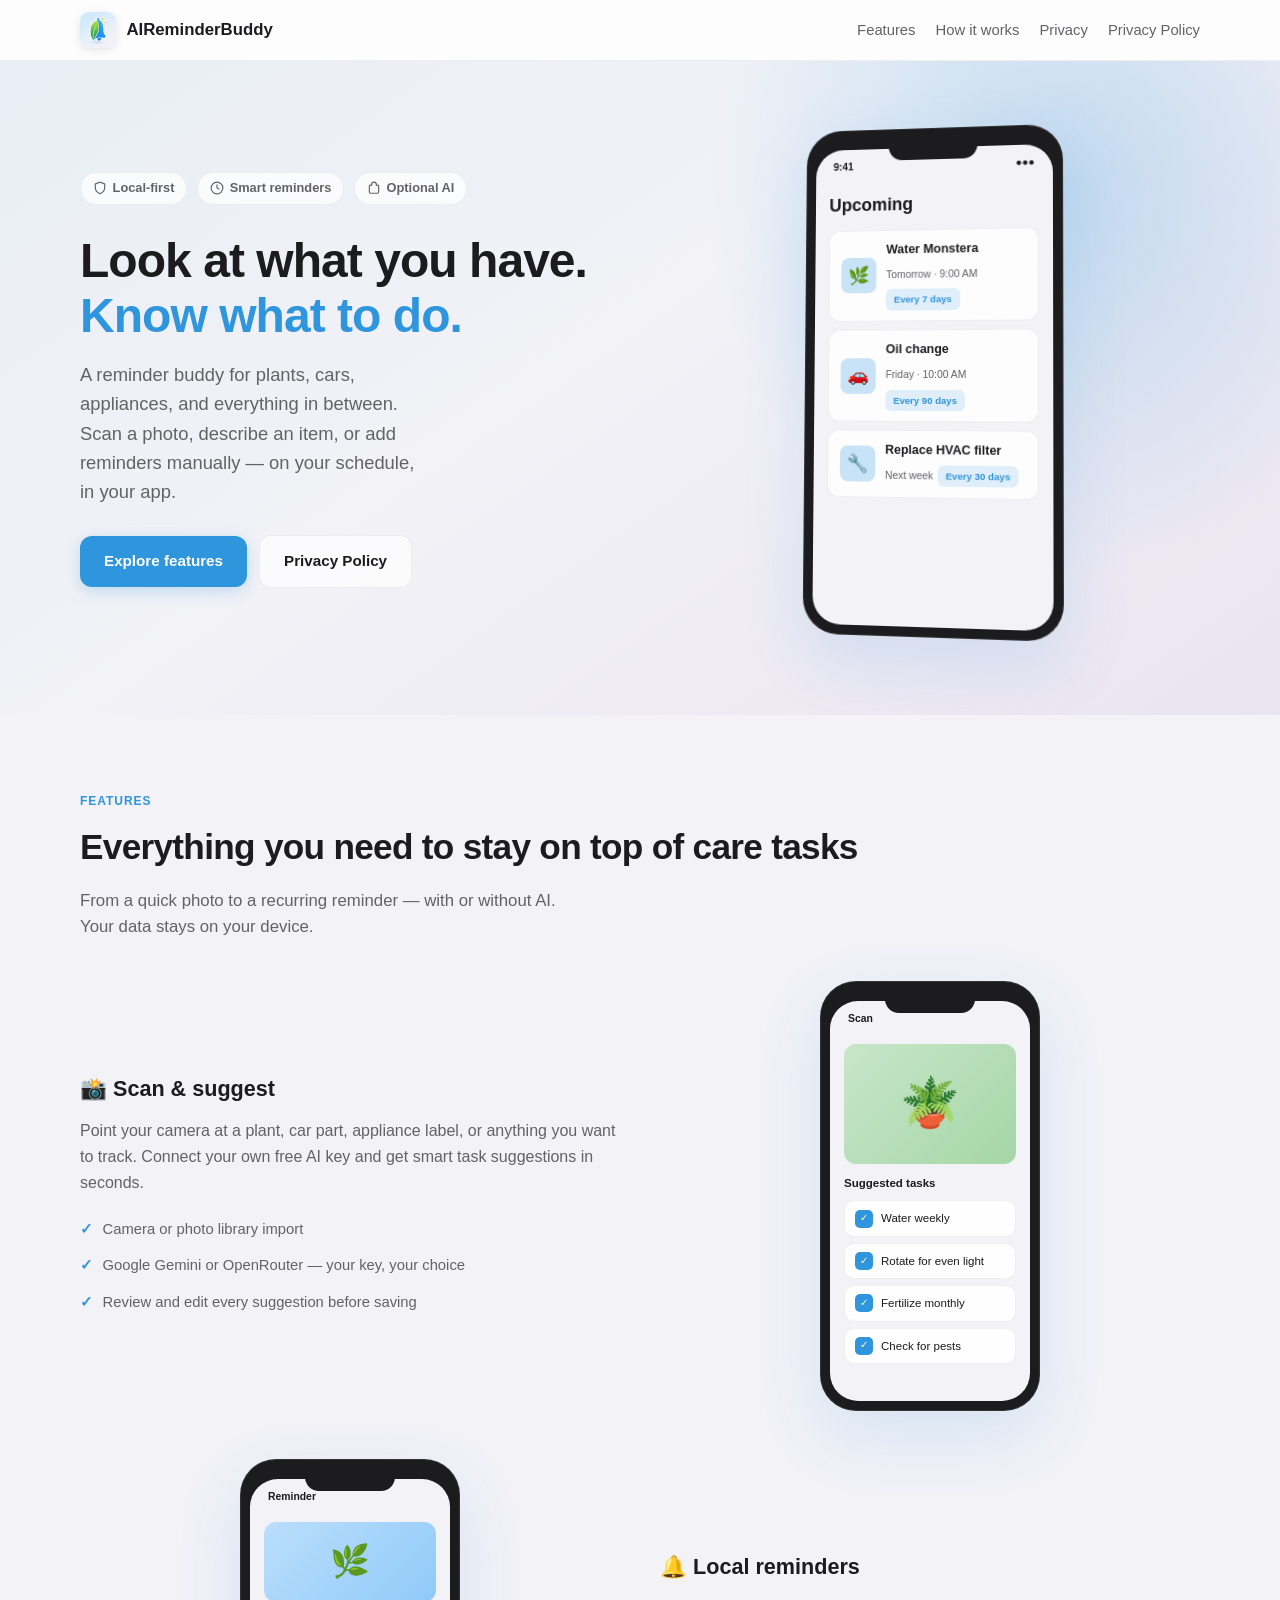
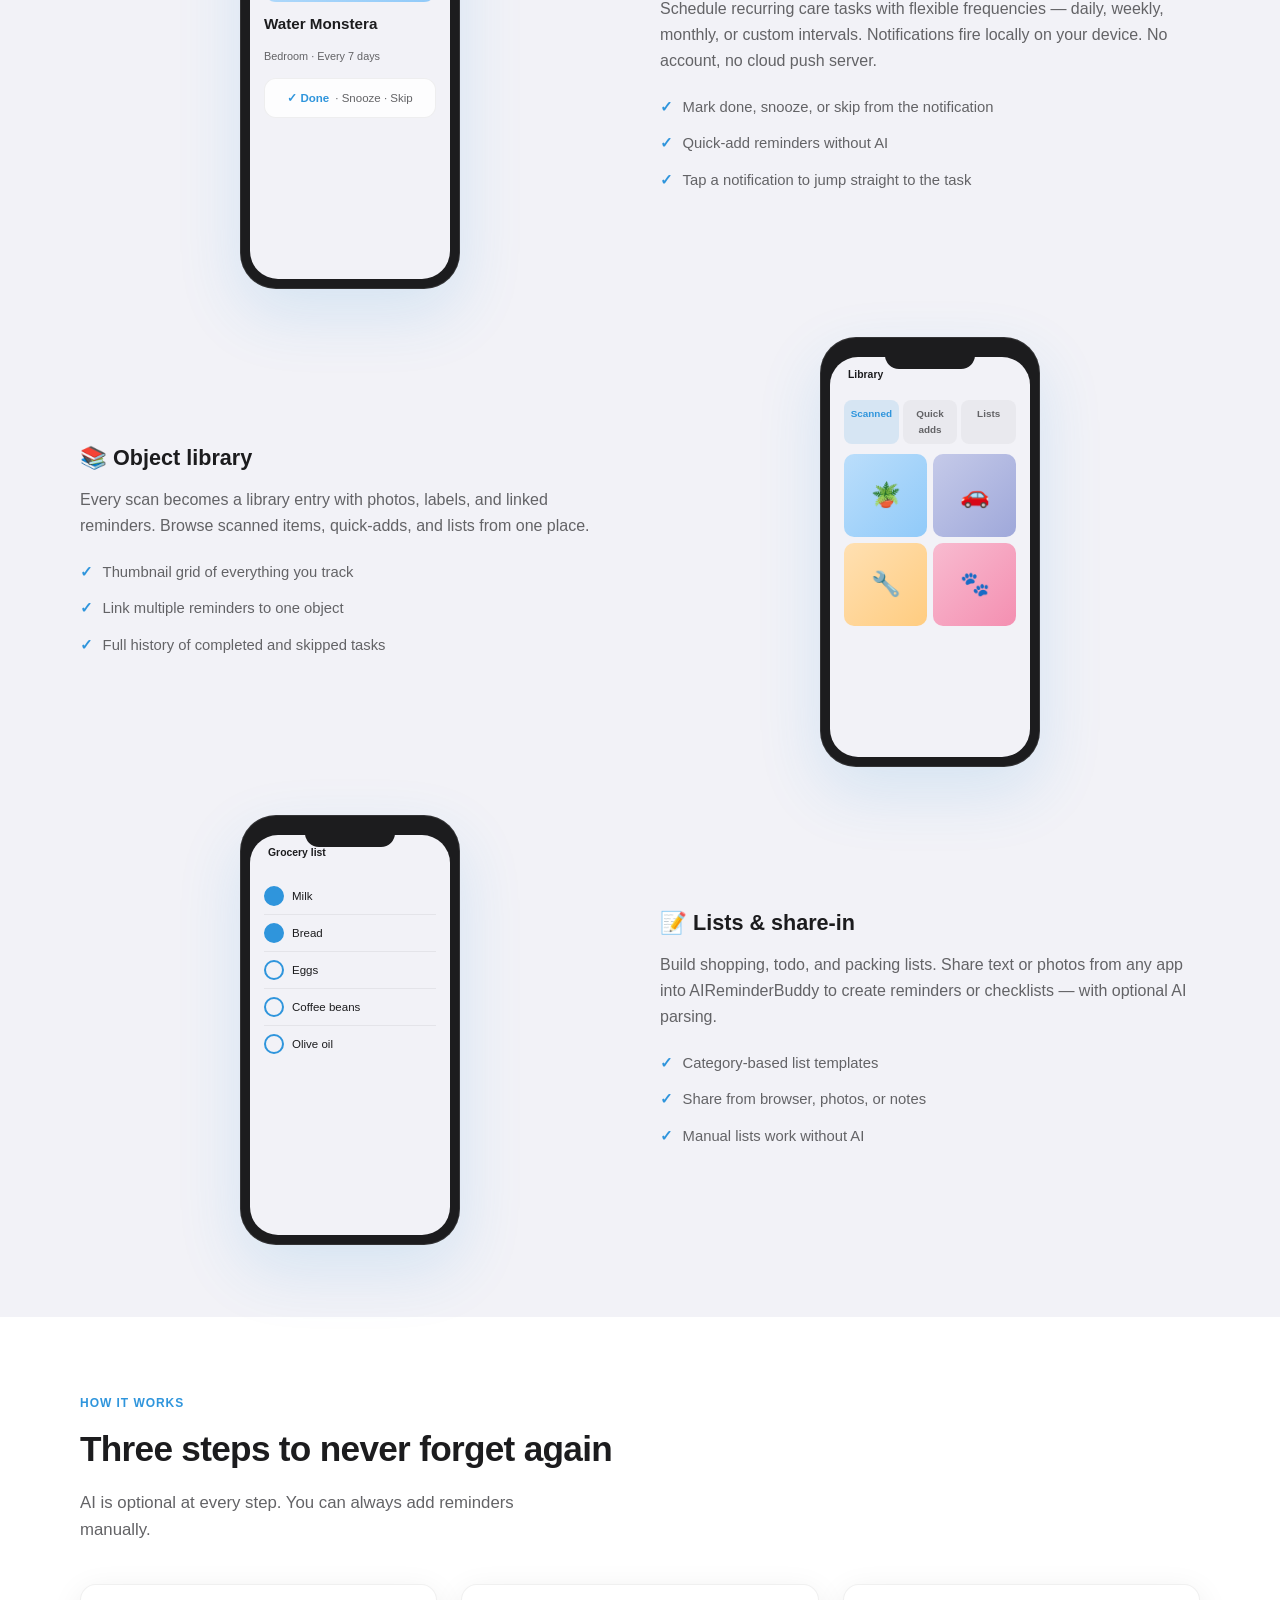
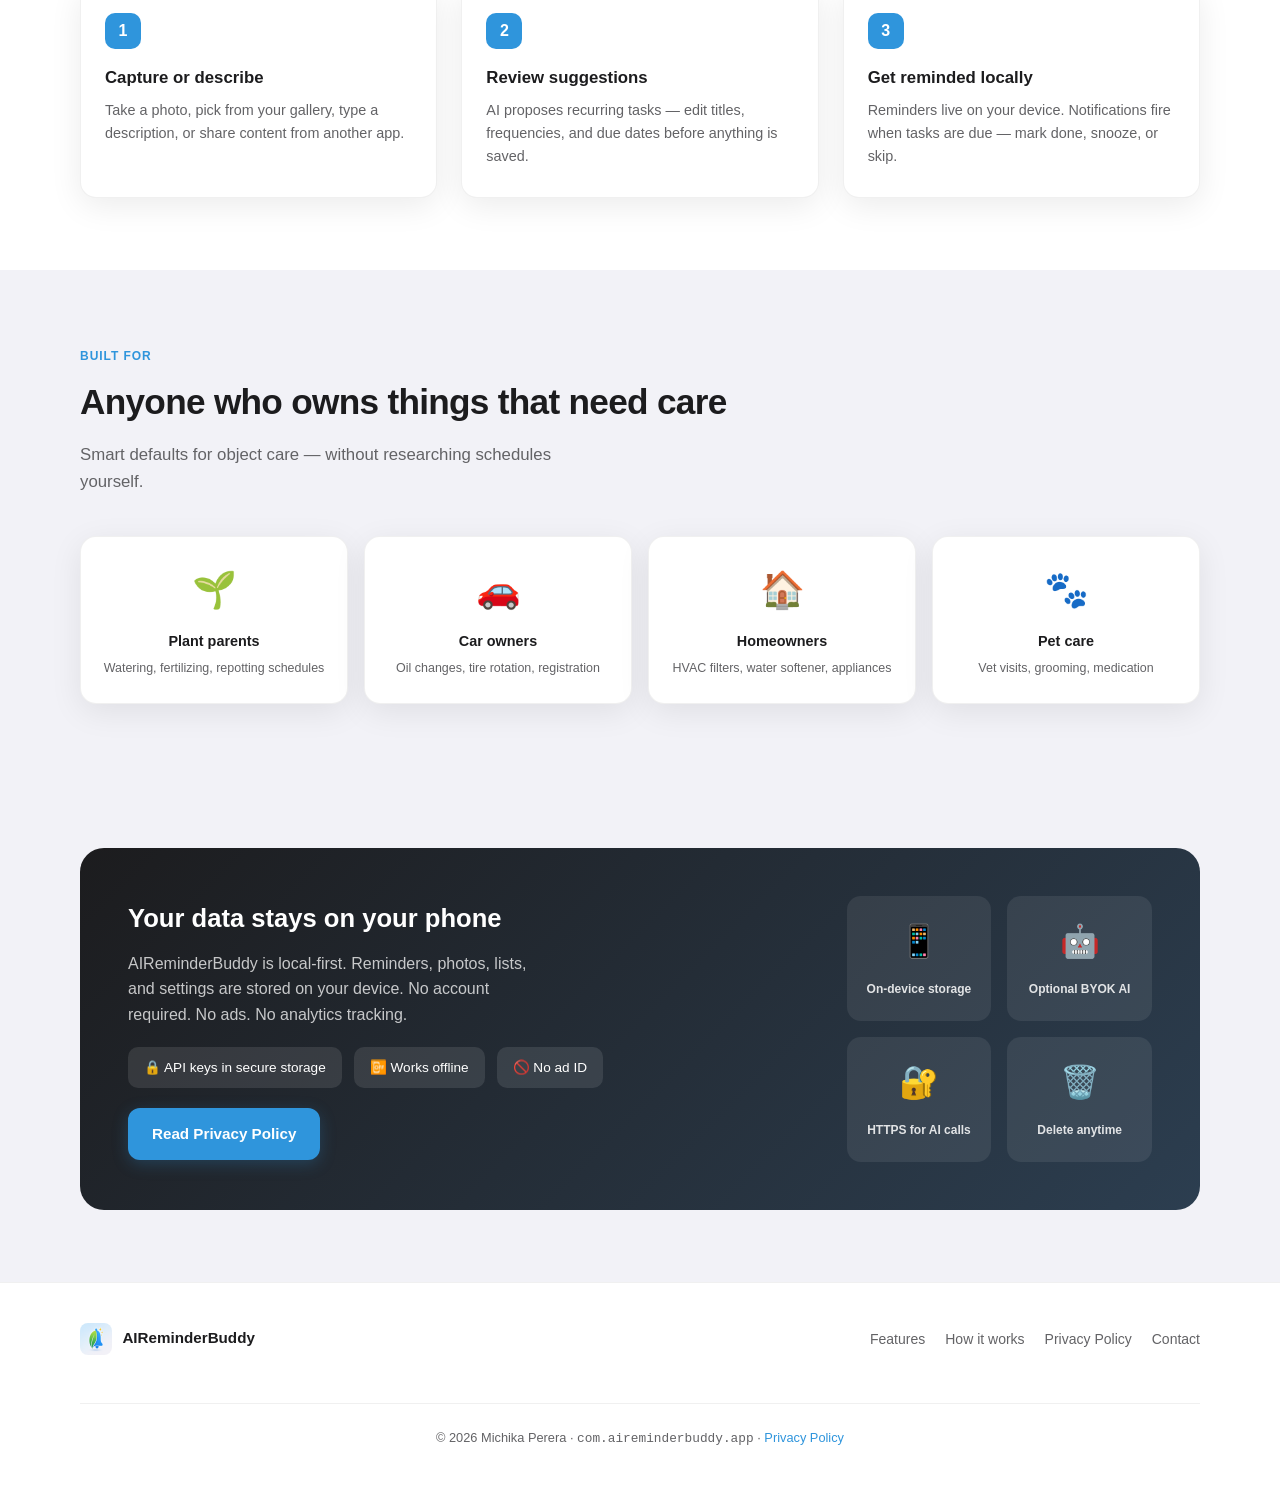
==== index.html @ dd367b8c "Add GitHub Pages landing page and styled privacy policy. Give Play Console a public site with featur" ====
<!DOCTYPE html>
<html lang="en">
<head>
  <meta charset="UTF-8">
  <meta name="viewport" content="width=device-width, initial-scale=1.0">
  <meta name="description" content="AIReminderBuddy — scan objects, get smart care reminders, and stay on top of plants, cars, appliances, and more. Local-first, optional AI.">
  <title>AIReminderBuddy — Your reminder buddy for everything you own</title>
  <link rel="icon" href="assets/icon.png" type="image/png">
  <link rel="stylesheet" href="styles.css">
</head>
<body>

  <header class="site-header">
    <div class="container">
      <a href="./" class="logo">
        <img src="assets/icon.png" alt="" width="36" height="36">
        AIReminderBuddy
      </a>
      <nav>
        <ul class="nav-links">
          <li><a href="#features">Features</a></li>
          <li><a href="#how-it-works">How it works</a></li>
          <li><a href="#privacy">Privacy</a></li>
          <li><a href="privacy-policy.html">Privacy Policy</a></li>
        </ul>
      </nav>
    </div>
  </header>

  <main>
    <!-- Hero -->
    <section class="hero">
      <div class="container hero-grid">
        <div class="hero-copy">
          <div class="hero-badges">
            <span class="badge">
              <svg viewBox="0 0 24 24" fill="none" stroke="currentColor" stroke-width="2"><path d="M12 22s8-4 8-10V5l-8-3-8 3v7c0 6 8 10 8 10z"/></svg>
              Local-first
            </span>
            <span class="badge">
              <svg viewBox="0 0 24 24" fill="none" stroke="currentColor" stroke-width="2"><circle cx="12" cy="12" r="10"/><path d="M12 6v6l4 2"/></svg>
              Smart reminders
            </span>
            <span class="badge">
              <svg viewBox="0 0 24 24" fill="none" stroke="currentColor" stroke-width="2"><path d="M12 2a4 4 0 0 1 4 4v1h2a2 2 0 0 1 2 2v10a2 2 0 0 1-2 2H6a2 2 0 0 1-2-2V9a2 2 0 0 1 2-2h2V6a4 4 0 0 1 4-4z"/></svg>
              Optional AI
            </span>
          </div>
          <h1>Look at what you have.<br><span>Know what to do.</span></h1>
          <p class="lead">
            A reminder buddy for plants, cars, appliances, and everything in between.
            Scan a photo, describe an item, or add reminders manually — on your schedule, in your app.
          </p>
          <div class="cta-row">
            <a href="#features" class="btn btn-primary">Explore features</a>
            <a href="privacy-policy.html" class="btn btn-ghost">Privacy Policy</a>
          </div>
        </div>

        <div class="phone-wrap">
          <div class="phone">
            <div class="phone-notch"></div>
            <div class="phone-screen">
              <div class="phone-status">
                <span>9:41</span>
                <span>●●●</span>
              </div>
              <div class="phone-content">
                <p class="ui-title">Upcoming</p>
                <div class="ui-card">
                  <div class="ui-card-icon">🌿</div>
                  <div class="ui-card-text">
                    <strong>Water Monstera</strong>
                    <span>Tomorrow · 9:00 AM</span>
                    <div class="ui-chip">Every 7 days</div>
                  </div>
                </div>
                <div class="ui-card">
                  <div class="ui-card-icon">🚗</div>
                  <div class="ui-card-text">
                    <strong>Oil change</strong>
                    <span>Friday · 10:00 AM</span>
                    <div class="ui-chip">Every 90 days</div>
                  </div>
                </div>
                <div class="ui-card">
                  <div class="ui-card-icon">🔧</div>
                  <div class="ui-card-text">
                    <strong>Replace HVAC filter</strong>
                    <span>Next week</span>
                    <div class="ui-chip">Every 30 days</div>
                  </div>
                </div>
              </div>
            </div>
          </div>
        </div>
      </div>
    </section>

    <!-- Features -->
    <section id="features">
      <div class="container">
        <span class="section-label">Features</span>
        <h2 class="section-title">Everything you need to stay on top of care tasks</h2>
        <p class="section-sub">From a quick photo to a recurring reminder — with or without AI. Your data stays on your device.</p>

        <div class="features-grid">

          <!-- Scan + AI -->
          <div class="feature-row">
            <div class="feature-copy">
              <h3>📸 Scan &amp; suggest</h3>
              <p>
                Point your camera at a plant, car part, appliance label, or anything you want to track.
                Connect your own free AI key and get smart task suggestions in seconds.
              </p>
              <ul class="feature-list">
                <li>Camera or photo library import</li>
                <li>Google Gemini or OpenRouter — your key, your choice</li>
                <li>Review and edit every suggestion before saving</li>
              </ul>
            </div>
            <div class="feature-phone">
              <div class="phone">
                <div class="phone-notch"></div>
                <div class="phone-screen">
                  <div class="phone-status"><span>Scan</span><span></span></div>
                  <div class="phone-content">
                    <div class="ui-scan-preview">🪴</div>
                    <p style="font-size:0.72rem;font-weight:700;margin:0 0 8px;">Suggested tasks</p>
                    <div class="ui-suggestion"><div class="ui-check">✓</div> Water weekly</div>
                    <div class="ui-suggestion"><div class="ui-check">✓</div> Rotate for even light</div>
                    <div class="ui-suggestion"><div class="ui-check">✓</div> Fertilize monthly</div>
                    <div class="ui-suggestion"><div class="ui-check">✓</div> Check for pests</div>
                  </div>
                </div>
              </div>
            </div>
          </div>

          <!-- Reminders -->
          <div class="feature-row reverse">
            <div class="feature-copy">
              <h3>🔔 Local reminders</h3>
              <p>
                Schedule recurring care tasks with flexible frequencies — daily, weekly, monthly, or custom intervals.
                Notifications fire locally on your device. No account, no cloud push server.
              </p>
              <ul class="feature-list">
                <li>Mark done, snooze, or skip from the notification</li>
                <li>Quick-add reminders without AI</li>
                <li>Tap a notification to jump straight to the task</li>
              </ul>
            </div>
            <div class="feature-phone">
              <div class="phone">
                <div class="phone-notch"></div>
                <div class="phone-screen">
                  <div class="phone-status"><span>Reminder</span><span></span></div>
                  <div class="phone-content">
                    <div class="ui-scan-preview" style="height:80px;font-size:2rem;background:linear-gradient(135deg,#bbdefb,#90caf9);">🌿</div>
                    <p class="ui-title" style="font-size:0.95rem;">Water Monstera</p>
                    <p style="font-size:0.68rem;color:var(--text-muted);margin:0 0 12px;">Bedroom · Every 7 days</p>
                    <div class="ui-card" style="justify-content:center;gap:6px;padding:10px;">
                      <span style="font-size:0.72rem;font-weight:600;color:var(--accent);">✓ Done</span>
                      <span style="font-size:0.72rem;color:var(--text-muted);">· Snooze · Skip</span>
                    </div>
                  </div>
                </div>
              </div>
            </div>
          </div>

          <!-- Library -->
          <div class="feature-row">
            <div class="feature-copy">
              <h3>📚 Object library</h3>
              <p>
                Every scan becomes a library entry with photos, labels, and linked reminders.
                Browse scanned items, quick-adds, and lists from one place.
              </p>
              <ul class="feature-list">
                <li>Thumbnail grid of everything you track</li>
                <li>Link multiple reminders to one object</li>
                <li>Full history of completed and skipped tasks</li>
              </ul>
            </div>
            <div class="feature-phone">
              <div class="phone">
                <div class="phone-notch"></div>
                <div class="phone-screen">
                  <div class="phone-status"><span>Library</span><span></span></div>
                  <div class="phone-content">
                    <div class="ui-tabs">
                      <div class="ui-tab active">Scanned</div>
                      <div class="ui-tab">Quick adds</div>
                      <div class="ui-tab">Lists</div>
                    </div>
                    <div class="ui-grid">
                      <div class="ui-thumb">🪴</div>
                      <div class="ui-thumb" style="background:linear-gradient(135deg,#c5cae9,#9fa8da);">🚗</div>
                      <div class="ui-thumb" style="background:linear-gradient(135deg,#ffe0b2,#ffcc80);">🔧</div>
                      <div class="ui-thumb" style="background:linear-gradient(135deg,#f8bbd0,#f48fb1);">🐾</div>
                    </div>
                  </div>
                </div>
              </div>
            </div>
          </div>

          <!-- Lists + Share -->
          <div class="feature-row reverse">
            <div class="feature-copy">
              <h3>📝 Lists &amp; share-in</h3>
              <p>
                Build shopping, todo, and packing lists. Share text or photos from any app into AIReminderBuddy
                to create reminders or checklists — with optional AI parsing.
              </p>
              <ul class="feature-list">
                <li>Category-based list templates</li>
                <li>Share from browser, photos, or notes</li>
                <li>Manual lists work without AI</li>
              </ul>
            </div>
            <div class="feature-phone">
              <div class="phone">
                <div class="phone-notch"></div>
                <div class="phone-screen">
                  <div class="phone-status"><span>Grocery list</span><span></span></div>
                  <div class="phone-content">
                    <div class="ui-list-item"><div class="ui-circle done"></div> Milk</div>
                    <div class="ui-list-item"><div class="ui-circle done"></div> Bread</div>
                    <div class="ui-list-item"><div class="ui-circle"></div> Eggs</div>
                    <div class="ui-list-item"><div class="ui-circle"></div> Coffee beans</div>
                    <div class="ui-list-item"><div class="ui-circle"></div> Olive oil</div>
                  </div>
                </div>
              </div>
            </div>
          </div>

        </div>
      </div>
    </section>

    <!-- How it works -->
    <section id="how-it-works" style="background: var(--surface);">
      <div class="container">
        <span class="section-label">How it works</span>
        <h2 class="section-title">Three steps to never forget again</h2>
        <p class="section-sub">AI is optional at every step. You can always add reminders manually.</p>

        <div class="steps">
          <div class="step-card">
            <div class="step-num">1</div>
            <h3>Capture or describe</h3>
            <p>Take a photo, pick from your gallery, type a description, or share content from another app.</p>
          </div>
          <div class="step-card">
            <div class="step-num">2</div>
            <h3>Review suggestions</h3>
            <p>AI proposes recurring tasks — edit titles, frequencies, and due dates before anything is saved.</p>
          </div>
          <div class="step-card">
            <div class="step-num">3</div>
            <h3>Get reminded locally</h3>
            <p>Reminders live on your device. Notifications fire when tasks are due — mark done, snooze, or skip.</p>
          </div>
        </div>
      </div>
    </section>

    <!-- Audience -->
    <section>
      <div class="container">
        <span class="section-label">Built for</span>
        <h2 class="section-title">Anyone who owns things that need care</h2>
        <p class="section-sub">Smart defaults for object care — without researching schedules yourself.</p>

        <div class="audience-grid">
          <div class="audience-card">
            <div class="emoji">🌱</div>
            <h4>Plant parents</h4>
            <p>Watering, fertilizing, repotting schedules</p>
          </div>
          <div class="audience-card">
            <div class="emoji">🚗</div>
            <h4>Car owners</h4>
            <p>Oil changes, tire rotation, registration</p>
          </div>
          <div class="audience-card">
            <div class="emoji">🏠</div>
            <h4>Homeowners</h4>
            <p>HVAC filters, water softener, appliances</p>
          </div>
          <div class="audience-card">
            <div class="emoji">🐾</div>
            <h4>Pet care</h4>
            <p>Vet visits, grooming, medication</p>
          </div>
        </div>
      </div>
    </section>

    <!-- Privacy -->
    <section id="privacy">
      <div class="container">
        <div class="privacy-band">
          <div>
            <h2>Your data stays on your phone</h2>
            <p>
              AIReminderBuddy is local-first. Reminders, photos, lists, and settings are stored on your device.
              No account required. No ads. No analytics tracking.
            </p>
            <div class="privacy-pillars">
              <span class="privacy-pillar">🔒 API keys in secure storage</span>
              <span class="privacy-pillar">📴 Works offline</span>
              <span class="privacy-pillar">🚫 No ad ID</span>
            </div>
            <a href="privacy-policy.html" class="btn btn-primary" style="margin-top: 1.25rem;">Read Privacy Policy</a>
          </div>
          <div class="privacy-icon-grid">
            <div class="privacy-icon-card">
              <div class="icon">📱</div>
              <span>On-device storage</span>
            </div>
            <div class="privacy-icon-card">
              <div class="icon">🤖</div>
              <span>Optional BYOK AI</span>
            </div>
            <div class="privacy-icon-card">
              <div class="icon">🔐</div>
              <span>HTTPS for AI calls</span>
            </div>
            <div class="privacy-icon-card">
              <div class="icon">🗑️</div>
              <span>Delete anytime</span>
            </div>
          </div>
        </div>
      </div>
    </section>
  </main>

  <footer class="site-footer">
    <div class="container footer-grid">
      <div class="footer-brand">
        <img src="assets/icon.png" alt="" width="32" height="32">
        <span>AIReminderBuddy</span>
      </div>
      <ul class="footer-links">
        <li><a href="#features">Features</a></li>
        <li><a href="#how-it-works">How it works</a></li>
        <li><a href="privacy-policy.html">Privacy Policy</a></li>
        <li><a href="mailto:altairserver@gmail.com">Contact</a></li>
      </ul>
      <p class="footer-copy">
        © 2026 Michika Perera · <code>com.aireminderbuddy.app</code> ·
        <a href="privacy-policy.html">Privacy Policy</a>
      </p>
    </div>
  </footer>

</body>
</html>
---- styles.css ----
/* AIReminderBuddy — GitHub Pages site */

:root {
  --accent: #2f95dc;
  --accent-dark: #1a7ab8;
  --accent-glow: rgba(47, 149, 220, 0.25);
  --text: #1c1c1e;
  --text-muted: #636366;
  --bg: #f2f2f7;
  --surface: #ffffff;
  --border: rgba(0, 0, 0, 0.06);
  --gradient-start: #e8eef5;
  --gradient-mid: #f2f2f7;
  --gradient-end: #eae4f0;
  --radius: 16px;
  --radius-lg: 24px;
  --shadow: 0 8px 32px rgba(0, 0, 0, 0.08);
  --shadow-lg: 0 24px 64px rgba(47, 149, 220, 0.15);
  --font: -apple-system, BlinkMacSystemFont, "Segoe UI", Roboto, "Helvetica Neue", Arial, sans-serif;
  --max-width: 1120px;
}

*,
*::before,
*::after {
  box-sizing: border-box;
}

html {
  scroll-behavior: smooth;
}

body {
  margin: 0;
  font-family: var(--font);
  color: var(--text);
  background: var(--bg);
  line-height: 1.6;
  -webkit-font-smoothing: antialiased;
}

a {
  color: var(--accent);
  text-decoration: none;
}

a:hover {
  text-decoration: underline;
}

img {
  max-width: 100%;
  height: auto;
  display: block;
}

/* ── Layout ── */

.container {
  width: min(100% - 2rem, var(--max-width));
  margin-inline: auto;
}

/* ── Header ── */

.site-header {
  position: sticky;
  top: 0;
  z-index: 100;
  background: rgba(255, 255, 255, 0.82);
  backdrop-filter: blur(12px);
  -webkit-backdrop-filter: blur(12px);
  border-bottom: 1px solid var(--border);
}

.site-header .container {
  display: flex;
  align-items: center;
  justify-content: space-between;
  padding: 0.75rem 0;
  gap: 1rem;
}

.logo {
  display: flex;
  align-items: center;
  gap: 0.65rem;
  font-weight: 700;
  font-size: 1.05rem;
  color: var(--text);
  text-decoration: none;
}

.logo:hover {
  text-decoration: none;
}

.logo img {
  width: 36px;
  height: 36px;
  border-radius: 9px;
  box-shadow: 0 2px 8px rgba(0, 0, 0, 0.1);
}

.nav-links {
  display: flex;
  align-items: center;
  gap: 1.25rem;
  list-style: none;
  margin: 0;
  padding: 0;
}

.nav-links a {
  color: var(--text-muted);
  font-size: 0.925rem;
  font-weight: 500;
  text-decoration: none;
}

.nav-links a:hover {
  color: var(--accent);
  text-decoration: none;
}

/* ── Hero ── */

.hero {
  position: relative;
  overflow: hidden;
  padding: 4rem 0 5rem;
  background: linear-gradient(145deg, var(--gradient-start) 0%, var(--gradient-mid) 45%, var(--gradient-end) 100%);
}

.hero::before {
  content: "";
  position: absolute;
  top: -40%;
  right: -10%;
  width: 55%;
  height: 120%;
  background: radial-gradient(ellipse, var(--accent-glow) 0%, transparent 70%);
  pointer-events: none;
}

.hero-grid {
  display: grid;
  grid-template-columns: 1fr 1fr;
  gap: 3rem;
  align-items: center;
}

.hero-copy h1 {
  font-size: clamp(2rem, 4.5vw, 3rem);
  font-weight: 800;
  line-height: 1.15;
  margin: 0 0 1rem;
  letter-spacing: -0.02em;
}

.hero-copy h1 span {
  color: var(--accent);
}

.hero-copy .lead {
  font-size: 1.15rem;
  color: var(--text-muted);
  margin: 0 0 1.75rem;
  max-width: 34ch;
}

.hero-badges {
  display: flex;
  flex-wrap: wrap;
  gap: 0.6rem;
  margin-bottom: 1.75rem;
}

.badge {
  display: inline-flex;
  align-items: center;
  gap: 0.35rem;
  padding: 0.35rem 0.75rem;
  background: rgba(255, 255, 255, 0.75);
  border: 1px solid var(--border);
  border-radius: 999px;
  font-size: 0.8rem;
  font-weight: 600;
  color: var(--text-muted);
}

.badge svg {
  width: 14px;
  height: 14px;
  flex-shrink: 0;
}

.cta-row {
  display: flex;
  flex-wrap: wrap;
  gap: 0.75rem;
  align-items: center;
}

.btn {
  display: inline-flex;
  align-items: center;
  justify-content: center;
  gap: 0.5rem;
  padding: 0.85rem 1.5rem;
  border-radius: 12px;
  font-size: 0.95rem;
  font-weight: 600;
  text-decoration: none;
  transition: transform 0.15s, box-shadow 0.15s;
  border: none;
  cursor: pointer;
}

.btn:hover {
  text-decoration: none;
  transform: translateY(-1px);
}

.btn-primary {
  background: var(--accent);
  color: #fff;
  box-shadow: 0 4px 16px var(--accent-glow);
}

.btn-primary:hover {
  background: var(--accent-dark);
  color: #fff;
}

.btn-ghost {
  background: rgba(255, 255, 255, 0.7);
  color: var(--text);
  border: 1px solid var(--border);
}

.btn-ghost:hover {
  background: #fff;
  color: var(--text);
}

/* ── Phone mockup ── */

.phone-wrap {
  display: flex;
  justify-content: center;
  perspective: 800px;
}

.phone {
  width: 260px;
  background: #1c1c1e;
  border-radius: 36px;
  padding: 10px;
  box-shadow: var(--shadow-lg), 0 0 0 1px rgba(255, 255, 255, 0.1) inset;
  transform: rotateY(-6deg) rotateX(2deg);
}

.phone-notch {
  width: 90px;
  height: 22px;
  background: #1c1c1e;
  border-radius: 0 0 14px 14px;
  margin: 0 auto -12px;
  position: relative;
  z-index: 2;
}

.phone-screen {
  background: var(--bg);
  border-radius: 28px;
  overflow: hidden;
  min-height: 480px;
  display: flex;
  flex-direction: column;
}

.phone-status {
  display: flex;
  justify-content: space-between;
  padding: 10px 18px 4px;
  font-size: 0.65rem;
  font-weight: 600;
  color: var(--text);
}

.phone-content {
  flex: 1;
  padding: 12px 14px 16px;
}

/* Mini UI inside phones */

.ui-title {
  font-size: 1.1rem;
  font-weight: 700;
  margin: 0 0 12px;
}

.ui-card {
  background: rgba(255, 255, 255, 0.85);
  border: 1px solid var(--border);
  border-radius: 12px;
  padding: 10px 12px;
  margin-bottom: 8px;
  display: flex;
  align-items: center;
  gap: 10px;
}

.ui-card-icon {
  width: 36px;
  height: 36px;
  border-radius: 8px;
  background: var(--accent-glow);
  display: flex;
  align-items: center;
  justify-content: center;
  font-size: 1.1rem;
  flex-shrink: 0;
}

.ui-card-text strong {
  display: block;
  font-size: 0.78rem;
  font-weight: 600;
}

.ui-card-text span {
  font-size: 0.65rem;
  color: var(--text-muted);
}

.ui-chip {
  display: inline-block;
  padding: 3px 8px;
  background: rgba(47, 149, 220, 0.14);
  color: var(--accent);
  border-radius: 6px;
  font-size: 0.6rem;
  font-weight: 600;
  margin-top: 4px;
}

.ui-scan-preview {
  background: linear-gradient(135deg, #c8e6c9 0%, #a5d6a7 100%);
  border-radius: 12px;
  height: 120px;
  display: flex;
  align-items: center;
  justify-content: center;
  font-size: 3rem;
  margin-bottom: 10px;
}

.ui-suggestion {
  background: rgba(255, 255, 255, 0.9);
  border: 1px solid var(--border);
  border-radius: 10px;
  padding: 8px 10px;
  margin-bottom: 6px;
  display: flex;
  align-items: center;
  gap: 8px;
  font-size: 0.72rem;
}

.ui-check {
  width: 18px;
  height: 18px;
  border-radius: 5px;
  background: var(--accent);
  color: #fff;
  display: flex;
  align-items: center;
  justify-content: center;
  font-size: 0.65rem;
  flex-shrink: 0;
}

.ui-tabs {
  display: flex;
  gap: 4px;
  margin-bottom: 10px;
}

.ui-tab {
  flex: 1;
  text-align: center;
  padding: 6px;
  border-radius: 8px;
  font-size: 0.62rem;
  font-weight: 600;
  color: var(--text-muted);
  background: rgba(229, 229, 234, 0.65);
}

.ui-tab.active {
  background: rgba(47, 149, 220, 0.14);
  color: var(--accent);
}

.ui-grid {
  display: grid;
  grid-template-columns: 1fr 1fr;
  gap: 6px;
}

.ui-thumb {
  aspect-ratio: 1;
  border-radius: 10px;
  background: linear-gradient(135deg, #bbdefb, #90caf9);
  display: flex;
  align-items: center;
  justify-content: center;
  font-size: 1.5rem;
}

.ui-list-item {
  display: flex;
  align-items: center;
  gap: 8px;
  padding: 8px 0;
  border-bottom: 1px solid var(--border);
  font-size: 0.72rem;
}

.ui-list-item:last-child {
  border-bottom: none;
}

.ui-circle {
  width: 20px;
  height: 20px;
  border-radius: 50%;
  border: 2px solid var(--accent);
  flex-shrink: 0;
}

.ui-circle.done {
  background: var(--accent);
}

/* ── Sections ── */

section {
  padding: 4.5rem 0;
}

.section-label {
  display: inline-block;
  font-size: 0.75rem;
  font-weight: 700;
  text-transform: uppercase;
  letter-spacing: 0.08em;
  color: var(--accent);
  margin-bottom: 0.5rem;
}

.section-title {
  font-size: clamp(1.6rem, 3vw, 2.2rem);
  font-weight: 800;
  letter-spacing: -0.02em;
  margin: 0 0 0.75rem;
}

.section-sub {
  color: var(--text-muted);
  font-size: 1.05rem;
  max-width: 52ch;
  margin: 0 0 2.5rem;
}

/* ── Features ── */

.features-grid {
  display: grid;
  gap: 3rem;
}

.feature-row {
  display: grid;
  grid-template-columns: 1fr 1fr;
  gap: 2.5rem;
  align-items: center;
}

.feature-row.reverse {
  direction: rtl;
}

.feature-row.reverse > * {
  direction: ltr;
}

.feature-copy h3 {
  font-size: 1.35rem;
  font-weight: 700;
  margin: 0 0 0.75rem;
}

.feature-copy p {
  color: var(--text-muted);
  margin: 0 0 1rem;
}

.feature-list {
  list-style: none;
  padding: 0;
  margin: 0;
}

.feature-list li {
  display: flex;
  align-items: flex-start;
  gap: 0.6rem;
  padding: 0.4rem 0;
  font-size: 0.925rem;
  color: var(--text-muted);
}

.feature-list li::before {
  content: "✓";
  color: var(--accent);
  font-weight: 700;
  flex-shrink: 0;
}

.feature-phone .phone {
  transform: none;
  width: 220px;
  margin: 0 auto;
}

.feature-phone .phone-screen {
  min-height: 400px;
}

/* ── How it works ── */

.steps {
  display: grid;
  grid-template-columns: repeat(3, 1fr);
  gap: 1.5rem;
}

.step-card {
  background: var(--surface);
  border: 1px solid var(--border);
  border-radius: var(--radius);
  padding: 1.75rem 1.5rem;
  box-shadow: var(--shadow);
  position: relative;
}

.step-num {
  width: 36px;
  height: 36px;
  background: var(--accent);
  color: #fff;
  border-radius: 10px;
  display: flex;
  align-items: center;
  justify-content: center;
  font-weight: 800;
  font-size: 1rem;
  margin-bottom: 1rem;
}

.step-card h3 {
  font-size: 1.05rem;
  font-weight: 700;
  margin: 0 0 0.5rem;
}

.step-card p {
  font-size: 0.9rem;
  color: var(--text-muted);
  margin: 0;
}

/* ── Privacy highlight ── */

.privacy-band {
  background: linear-gradient(135deg, #1c1c1e 0%, #2c3e50 100%);
  color: #fff;
  border-radius: var(--radius-lg);
  padding: 3rem;
  display: grid;
  grid-template-columns: 1fr auto;
  gap: 2rem;
  align-items: center;
}

.privacy-band h2 {
  font-size: 1.6rem;
  font-weight: 800;
  margin: 0 0 0.75rem;
}

.privacy-band p {
  color: rgba(255, 255, 255, 0.75);
  margin: 0 0 1.25rem;
  max-width: 48ch;
}

.privacy-pillars {
  display: flex;
  flex-wrap: wrap;
  gap: 0.75rem;
}

.privacy-pillar {
  display: flex;
  align-items: center;
  gap: 0.5rem;
  background: rgba(255, 255, 255, 0.1);
  border-radius: 10px;
  padding: 0.6rem 1rem;
  font-size: 0.85rem;
  font-weight: 500;
}

.privacy-icon-grid {
  display: grid;
  grid-template-columns: repeat(2, 1fr);
  gap: 1rem;
}

.privacy-icon-card {
  background: rgba(255, 255, 255, 0.08);
  border-radius: 14px;
  padding: 1.25rem;
  text-align: center;
  min-width: 110px;
}

.privacy-icon-card .icon {
  font-size: 2rem;
  margin-bottom: 0.5rem;
}

.privacy-icon-card span {
  font-size: 0.75rem;
  font-weight: 600;
  opacity: 0.85;
}

/* ── Audience ── */

.audience-grid {
  display: grid;
  grid-template-columns: repeat(4, 1fr);
  gap: 1rem;
}

.audience-card {
  background: var(--surface);
  border: 1px solid var(--border);
  border-radius: var(--radius);
  padding: 1.5rem 1rem;
  text-align: center;
  box-shadow: var(--shadow);
}

.audience-card .emoji {
  font-size: 2.25rem;
  margin-bottom: 0.75rem;
}

.audience-card h4 {
  font-size: 0.9rem;
  font-weight: 700;
  margin: 0 0 0.35rem;
}

.audience-card p {
  font-size: 0.78rem;
  color: var(--text-muted);
  margin: 0;
}

/* ── Footer ── */

.site-footer {
  border-top: 1px solid var(--border);
  padding: 2.5rem 0;
  background: var(--surface);
}

.footer-grid {
  display: flex;
  flex-wrap: wrap;
  justify-content: space-between;
  align-items: center;
  gap: 1.5rem;
}

.footer-brand {
  display: flex;
  align-items: center;
  gap: 0.65rem;
}

.footer-brand img {
  width: 32px;
  height: 32px;
  border-radius: 8px;
}

.footer-brand span {
  font-weight: 700;
  font-size: 0.95rem;
}

.footer-links {
  display: flex;
  flex-wrap: wrap;
  gap: 1.25rem;
  list-style: none;
  margin: 0;
  padding: 0;
}

.footer-links a {
  color: var(--text-muted);
  font-size: 0.875rem;
  font-weight: 500;
  text-decoration: none;
}

.footer-links a:hover {
  color: var(--accent);
}

.footer-copy {
  width: 100%;
  text-align: center;
  font-size: 0.8rem;
  color: var(--text-muted);
  margin-top: 1.5rem;
  padding-top: 1.5rem;
  border-top: 1px solid var(--border);
}

/* ── Privacy policy page ── */

.page-hero {
  padding: 3rem 0 2rem;
  background: linear-gradient(145deg, var(--gradient-start), var(--gradient-mid));
  border-bottom: 1px solid var(--border);
}

.page-hero h1 {
  font-size: clamp(1.75rem, 3.5vw, 2.4rem);
  font-weight: 800;
  margin: 0 0 0.5rem;
}

.page-hero .meta {
  color: var(--text-muted);
  font-size: 0.9rem;
}

.legal-content {
  max-width: 720px;
  margin: 0 auto;
  padding: 3rem 1rem 4rem;
}

.legal-content h2 {
  font-size: 1.25rem;
  font-weight: 700;
  margin: 2.5rem 0 0.75rem;
  padding-top: 0.5rem;
}

.legal-content h2:first-of-type {
  margin-top: 0;
}

.legal-content p,
.legal-content li {
  color: var(--text-muted);
  font-size: 0.95rem;
}

.legal-content ul {
  padding-left: 1.25rem;
}

.legal-content table {
  width: 100%;
  border-collapse: collapse;
  font-size: 0.875rem;
  margin: 1rem 0;
}

.legal-content th,
.legal-content td {
  border: 1px solid var(--border);
  padding: 0.6rem 0.75rem;
  text-align: left;
}

.legal-content th {
  background: rgba(47, 149, 220, 0.08);
  font-weight: 600;
  color: var(--text);
}

.legal-content hr {
  border: none;
  border-top: 1px solid var(--border);
  margin: 2rem 0;
}

.legal-content strong {
  color: var(--text);
}

.summary-box {
  background: rgba(47, 149, 220, 0.08);
  border: 1px solid rgba(47, 149, 220, 0.2);
  border-radius: var(--radius);
  padding: 1.25rem 1.5rem;
  margin: 1.5rem 0;
}

.summary-box p {
  margin: 0;
  color: var(--text);
}

/* ── Responsive ── */

@media (max-width: 900px) {
  .hero-grid,
  .feature-row {
    grid-template-columns: 1fr;
  }

  .feature-row.reverse {
    direction: ltr;
  }

  .hero-copy .lead {
    max-width: none;
  }

  .phone-wrap {
    order: -1;
  }

  .phone {
    transform: none;
    width: 240px;
  }

  .steps {
    grid-template-columns: 1fr;
  }

  .privacy-band {
    grid-template-columns: 1fr;
    padding: 2rem;
  }

  .privacy-icon-grid {
    justify-self: center;
  }

  .audience-grid {
    grid-template-columns: repeat(2, 1fr);
  }

  .nav-links {
    display: none;
  }
}

@media (max-width: 480px) {
  .audience-grid {
    grid-template-columns: 1fr;
  }

  .hero {
    padding: 2.5rem 0 3rem;
  }
}
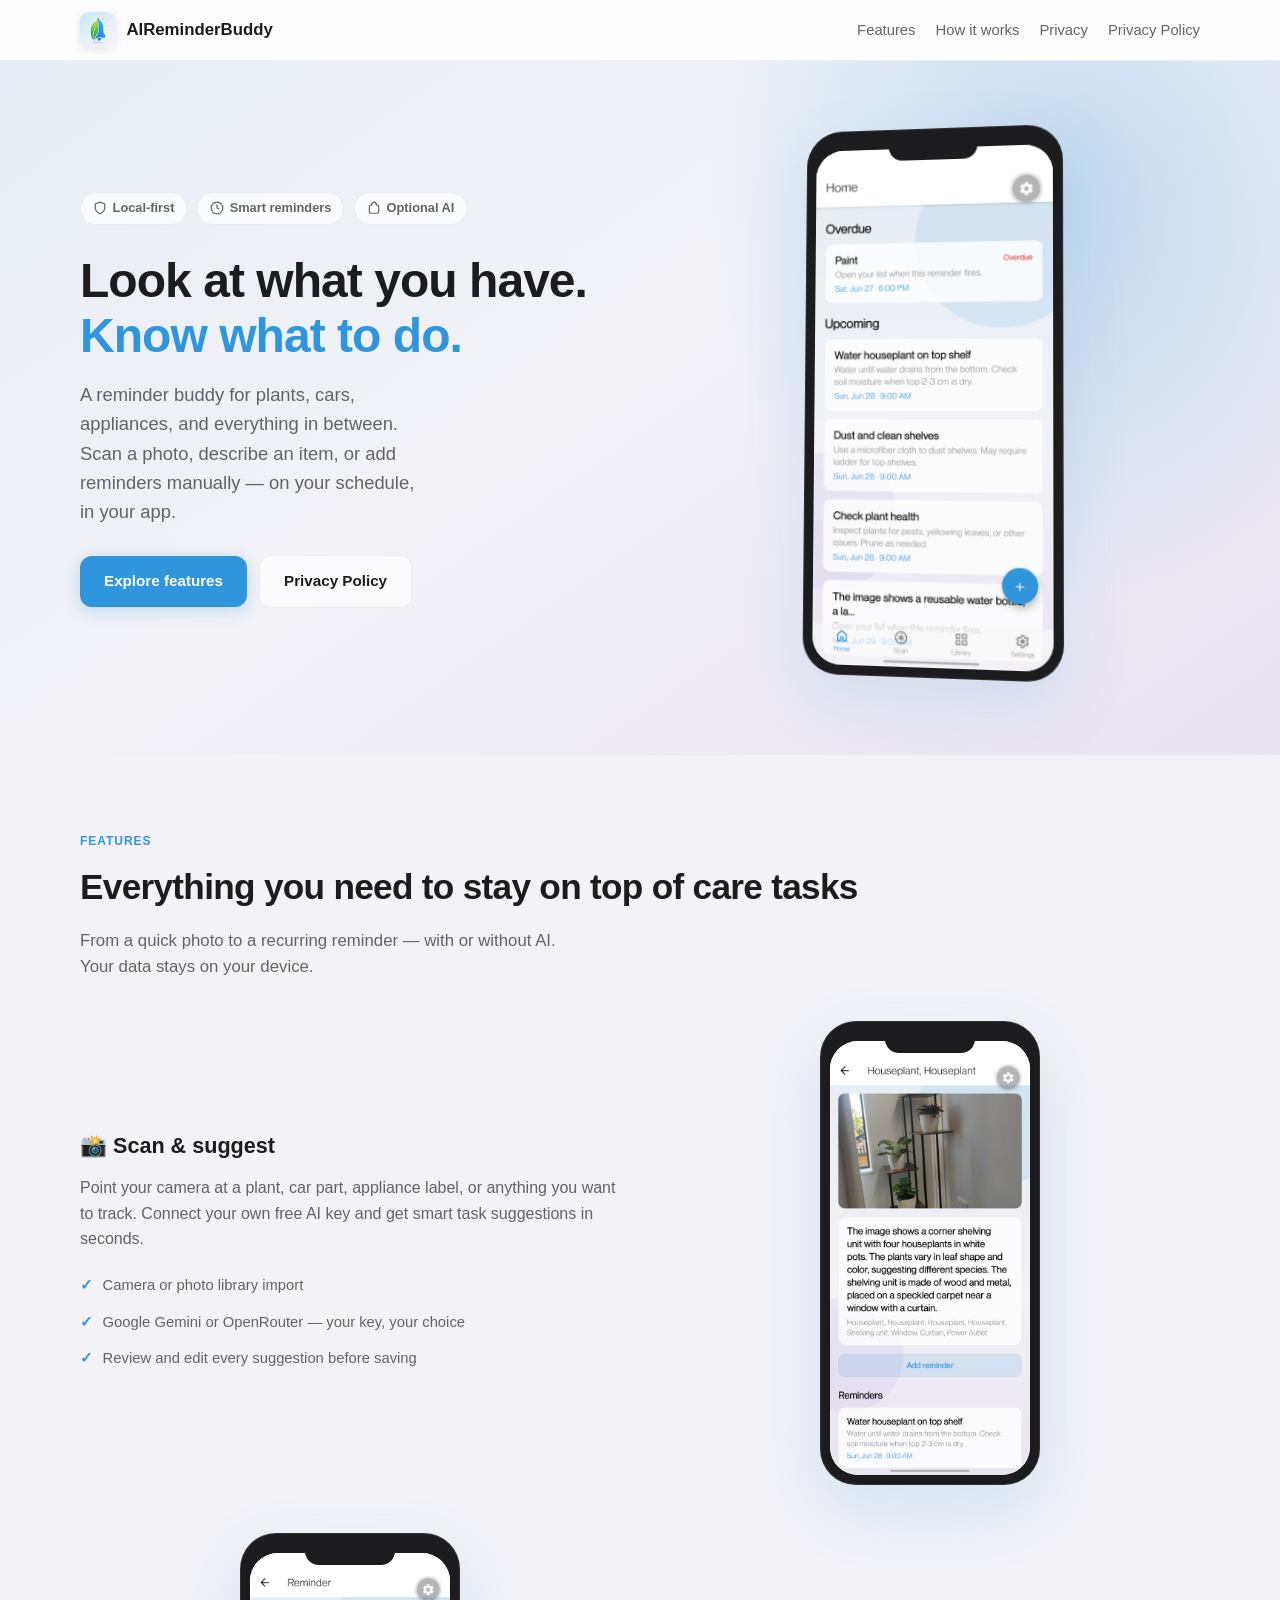
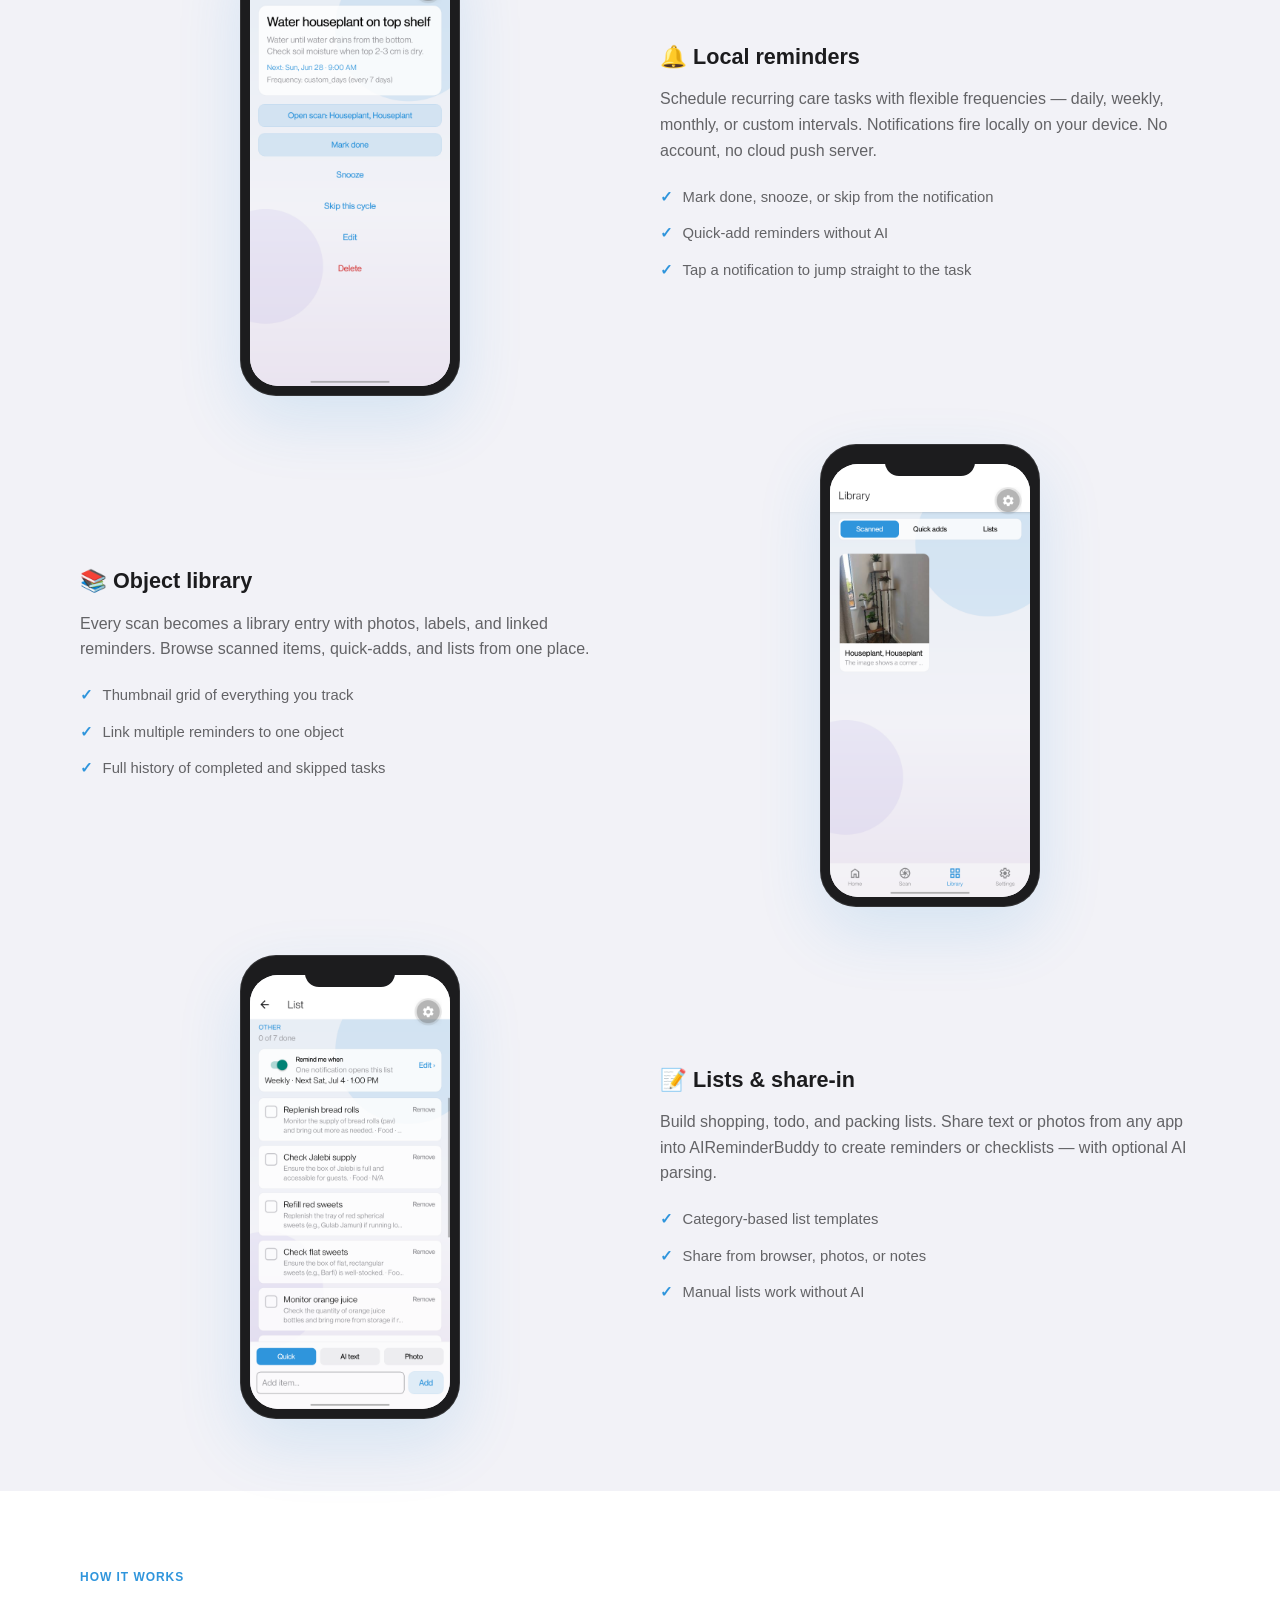
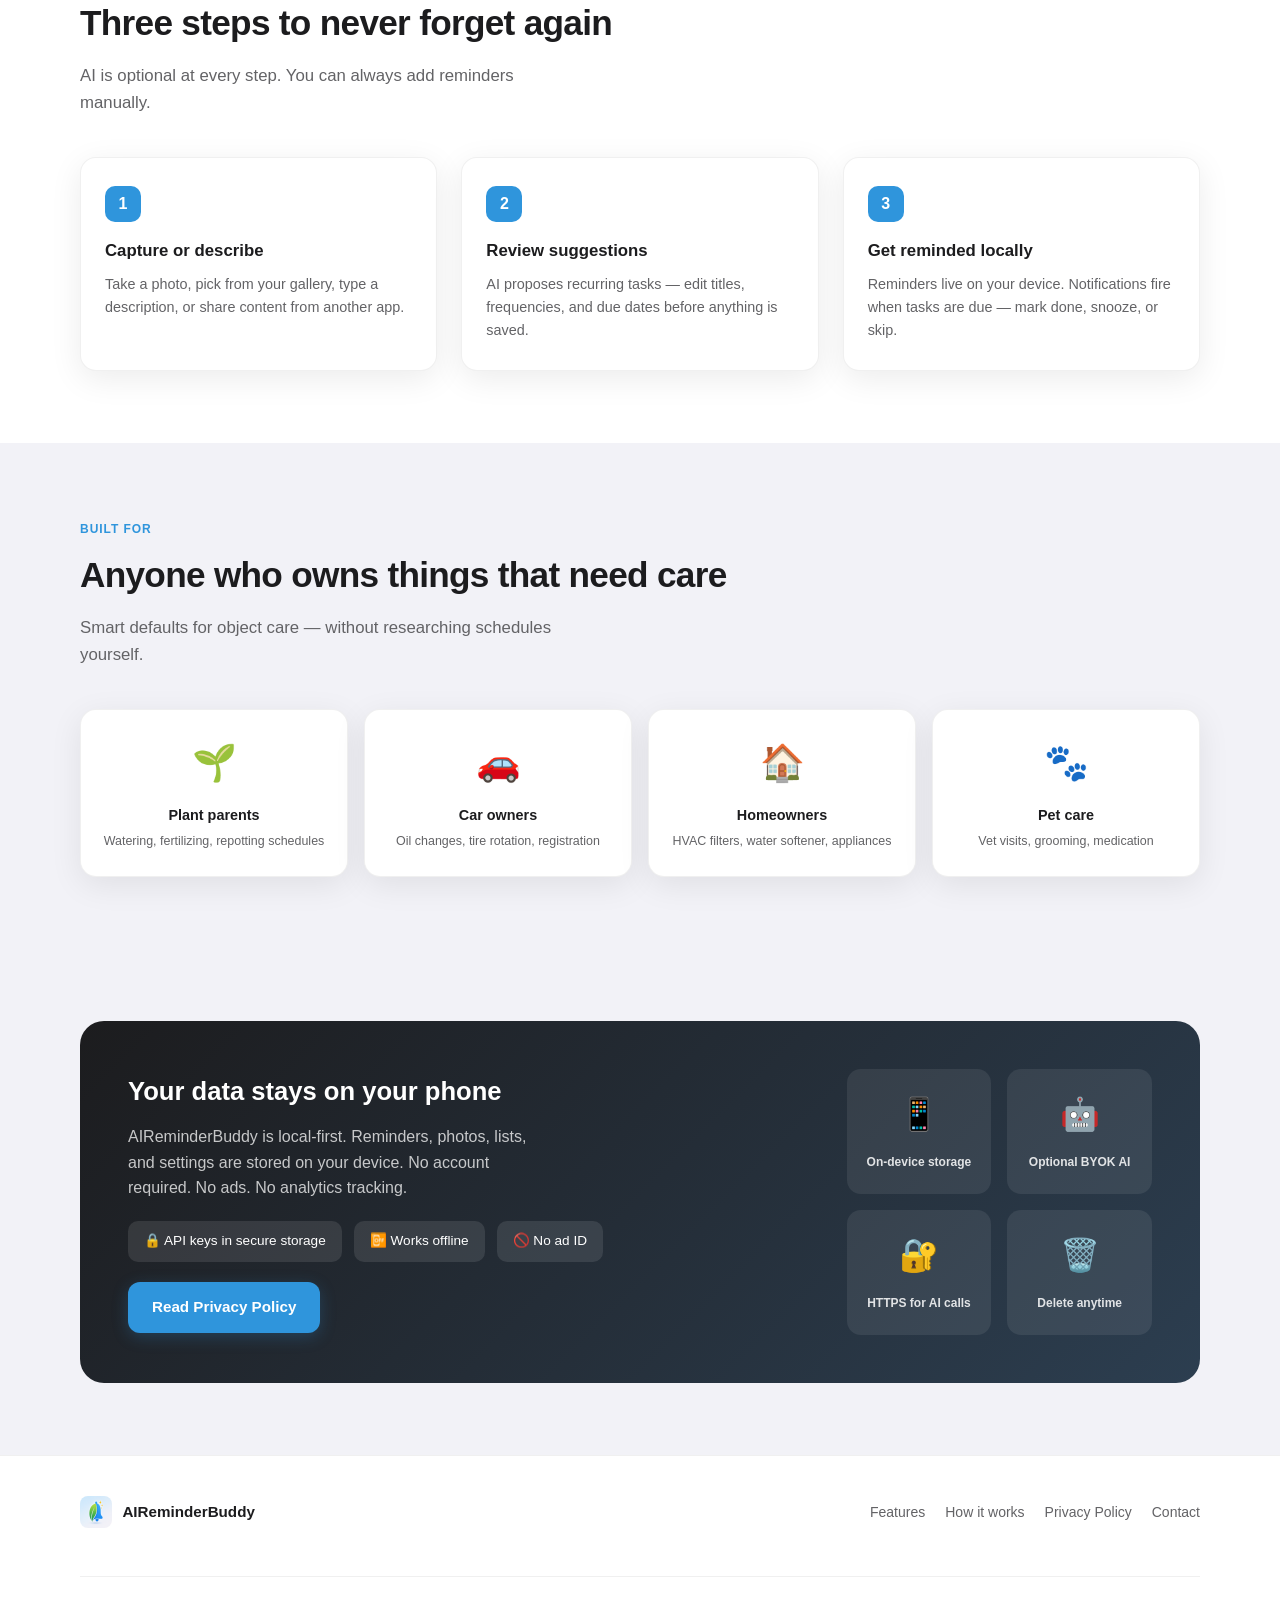
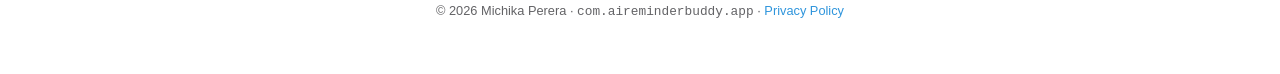
==== commit 424fcfd6: "Replace CSS phone mockups with real Android app screenshots." ====
--- a/index.html
+++ b/index.html
@@ -61,37 +61,14 @@
           <div class="phone">
             <div class="phone-notch"></div>
             <div class="phone-screen">
-              <div class="phone-status">
-                <span>9:41</span>
-                <span>●●●</span>
-              </div>
-              <div class="phone-content">
-                <p class="ui-title">Upcoming</p>
-                <div class="ui-card">
-                  <div class="ui-card-icon">🌿</div>
-                  <div class="ui-card-text">
-                    <strong>Water Monstera</strong>
-                    <span>Tomorrow · 9:00 AM</span>
-                    <div class="ui-chip">Every 7 days</div>
-                  </div>
-                </div>
-                <div class="ui-card">
-                  <div class="ui-card-icon">🚗</div>
-                  <div class="ui-card-text">
-                    <strong>Oil change</strong>
-                    <span>Friday · 10:00 AM</span>
-                    <div class="ui-chip">Every 90 days</div>
-                  </div>
-                </div>
-                <div class="ui-card">
-                  <div class="ui-card-icon">🔧</div>
-                  <div class="ui-card-text">
-                    <strong>Replace HVAC filter</strong>
-                    <span>Next week</span>
-                    <div class="ui-chip">Every 30 days</div>
-                  </div>
-                </div>
-              </div>
+              <img
+                src="assets/screenshots/home.png"
+                alt="AIReminderBuddy home screen with upcoming and overdue reminders"
+                class="phone-screenshot"
+                width="240"
+                height="520"
+                loading="lazy"
+              >
             </div>
           </div>
         </div>
@@ -125,15 +102,14 @@
               <div class="phone">
                 <div class="phone-notch"></div>
                 <div class="phone-screen">
-                  <div class="phone-status"><span>Scan</span><span></span></div>
-                  <div class="phone-content">
-                    <div class="ui-scan-preview">🪴</div>
-                    <p style="font-size:0.72rem;font-weight:700;margin:0 0 8px;">Suggested tasks</p>
-                    <div class="ui-suggestion"><div class="ui-check">✓</div> Water weekly</div>
-                    <div class="ui-suggestion"><div class="ui-check">✓</div> Rotate for even light</div>
-                    <div class="ui-suggestion"><div class="ui-check">✓</div> Fertilize monthly</div>
-                    <div class="ui-suggestion"><div class="ui-check">✓</div> Check for pests</div>
-                  </div>
+                  <img
+                    src="assets/screenshots/review-suggestions.png"
+                    alt="Scanned houseplant with AI labels and linked care reminders"
+                    class="phone-screenshot"
+                    width="204"
+                    height="442"
+                    loading="lazy"
+                  >
                 </div>
               </div>
             </div>
@@ -157,16 +133,14 @@
               <div class="phone">
                 <div class="phone-notch"></div>
                 <div class="phone-screen">
-                  <div class="phone-status"><span>Reminder</span><span></span></div>
-                  <div class="phone-content">
-                    <div class="ui-scan-preview" style="height:80px;font-size:2rem;background:linear-gradient(135deg,#bbdefb,#90caf9);">🌿</div>
-                    <p class="ui-title" style="font-size:0.95rem;">Water Monstera</p>
-                    <p style="font-size:0.68rem;color:var(--text-muted);margin:0 0 12px;">Bedroom · Every 7 days</p>
-                    <div class="ui-card" style="justify-content:center;gap:6px;padding:10px;">
-                      <span style="font-size:0.72rem;font-weight:600;color:var(--accent);">✓ Done</span>
-                      <span style="font-size:0.72rem;color:var(--text-muted);">· Snooze · Skip</span>
-                    </div>
-                  </div>
+                  <img
+                    src="assets/screenshots/reminder-detail.png"
+                    alt="Reminder detail screen with mark done, snooze, and skip actions"
+                    class="phone-screenshot"
+                    width="204"
+                    height="442"
+                    loading="lazy"
+                  >
                 </div>
               </div>
             </div>
@@ -190,20 +164,14 @@
               <div class="phone">
                 <div class="phone-notch"></div>
                 <div class="phone-screen">
-                  <div class="phone-status"><span>Library</span><span></span></div>
-                  <div class="phone-content">
-                    <div class="ui-tabs">
-                      <div class="ui-tab active">Scanned</div>
-                      <div class="ui-tab">Quick adds</div>
-                      <div class="ui-tab">Lists</div>
-                    </div>
-                    <div class="ui-grid">
-                      <div class="ui-thumb">🪴</div>
-                      <div class="ui-thumb" style="background:linear-gradient(135deg,#c5cae9,#9fa8da);">🚗</div>
-                      <div class="ui-thumb" style="background:linear-gradient(135deg,#ffe0b2,#ffcc80);">🔧</div>
-                      <div class="ui-thumb" style="background:linear-gradient(135deg,#f8bbd0,#f48fb1);">🐾</div>
-                    </div>
-                  </div>
+                  <img
+                    src="assets/screenshots/library.png"
+                    alt="Object library showing scanned items in a thumbnail grid"
+                    class="phone-screenshot"
+                    width="204"
+                    height="442"
+                    loading="lazy"
+                  >
                 </div>
               </div>
             </div>
@@ -227,14 +195,14 @@
               <div class="phone">
                 <div class="phone-notch"></div>
                 <div class="phone-screen">
-                  <div class="phone-status"><span>Grocery list</span><span></span></div>
-                  <div class="phone-content">
-                    <div class="ui-list-item"><div class="ui-circle done"></div> Milk</div>
-                    <div class="ui-list-item"><div class="ui-circle done"></div> Bread</div>
-                    <div class="ui-list-item"><div class="ui-circle"></div> Eggs</div>
-                    <div class="ui-list-item"><div class="ui-circle"></div> Coffee beans</div>
-                    <div class="ui-list-item"><div class="ui-circle"></div> Olive oil</div>
-                  </div>
+                  <img
+                    src="assets/screenshots/list-detail.png"
+                    alt="Checklist with items, reminder schedule, and quick add controls"
+                    class="phone-screenshot"
+                    width="204"
+                    height="442"
+                    loading="lazy"
+                  >
                 </div>
               </div>
             </div>
--- a/styles.css
+++ b/styles.css
@@ -275,175 +275,16 @@
   background: var(--bg);
   border-radius: 28px;
   overflow: hidden;
-  min-height: 480px;
-  display: flex;
-  flex-direction: column;
-}
-
-.phone-status {
-  display: flex;
-  justify-content: space-between;
-  padding: 10px 18px 4px;
-  font-size: 0.65rem;
-  font-weight: 600;
-  color: var(--text);
-}
-
-.phone-content {
-  flex: 1;
-  padding: 12px 14px 16px;
-}
-
-/* Mini UI inside phones */
-
-.ui-title {
-  font-size: 1.1rem;
-  font-weight: 700;
-  margin: 0 0 12px;
-}
-
-.ui-card {
-  background: rgba(255, 255, 255, 0.85);
-  border: 1px solid var(--border);
-  border-radius: 12px;
-  padding: 10px 12px;
-  margin-bottom: 8px;
-  display: flex;
-  align-items: center;
-  gap: 10px;
-}
-
-.ui-card-icon {
-  width: 36px;
-  height: 36px;
-  border-radius: 8px;
-  background: var(--accent-glow);
-  display: flex;
-  align-items: center;
-  justify-content: center;
-  font-size: 1.1rem;
-  flex-shrink: 0;
-}
-
-.ui-card-text strong {
+  aspect-ratio: 1080 / 2340;
   display: block;
-  font-size: 0.78rem;
-  font-weight: 600;
-}
-
-.ui-card-text span {
-  font-size: 0.65rem;
-  color: var(--text-muted);
-}
-
-.ui-chip {
-  display: inline-block;
-  padding: 3px 8px;
-  background: rgba(47, 149, 220, 0.14);
-  color: var(--accent);
-  border-radius: 6px;
-  font-size: 0.6rem;
-  font-weight: 600;
-  margin-top: 4px;
-}
-
-.ui-scan-preview {
-  background: linear-gradient(135deg, #c8e6c9 0%, #a5d6a7 100%);
-  border-radius: 12px;
-  height: 120px;
-  display: flex;
-  align-items: center;
-  justify-content: center;
-  font-size: 3rem;
-  margin-bottom: 10px;
-}
-
-.ui-suggestion {
-  background: rgba(255, 255, 255, 0.9);
-  border: 1px solid var(--border);
-  border-radius: 10px;
-  padding: 8px 10px;
-  margin-bottom: 6px;
-  display: flex;
-  align-items: center;
-  gap: 8px;
-  font-size: 0.72rem;
-}
-
-.ui-check {
-  width: 18px;
-  height: 18px;
-  border-radius: 5px;
-  background: var(--accent);
-  color: #fff;
-  display: flex;
-  align-items: center;
-  justify-content: center;
-  font-size: 0.65rem;
-  flex-shrink: 0;
-}
-
-.ui-tabs {
-  display: flex;
-  gap: 4px;
-  margin-bottom: 10px;
-}
-
-.ui-tab {
-  flex: 1;
-  text-align: center;
-  padding: 6px;
-  border-radius: 8px;
-  font-size: 0.62rem;
-  font-weight: 600;
-  color: var(--text-muted);
-  background: rgba(229, 229, 234, 0.65);
-}
-
-.ui-tab.active {
-  background: rgba(47, 149, 220, 0.14);
-  color: var(--accent);
-}
-
-.ui-grid {
-  display: grid;
-  grid-template-columns: 1fr 1fr;
-  gap: 6px;
-}
-
-.ui-thumb {
-  aspect-ratio: 1;
-  border-radius: 10px;
-  background: linear-gradient(135deg, #bbdefb, #90caf9);
-  display: flex;
-  align-items: center;
-  justify-content: center;
-  font-size: 1.5rem;
-}
-
-.ui-list-item {
-  display: flex;
-  align-items: center;
-  gap: 8px;
-  padding: 8px 0;
-  border-bottom: 1px solid var(--border);
-  font-size: 0.72rem;
-}
-
-.ui-list-item:last-child {
-  border-bottom: none;
-}
-
-.ui-circle {
-  width: 20px;
-  height: 20px;
-  border-radius: 50%;
-  border: 2px solid var(--accent);
-  flex-shrink: 0;
-}
-
-.ui-circle.done {
-  background: var(--accent);
+}
+
+.phone-screenshot {
+  width: 100%;
+  height: 100%;
+  object-fit: cover;
+  object-position: top center;
+  display: block;
 }
 
 /* ── Sections ── */
@@ -537,10 +378,6 @@
   margin: 0 auto;
 }
 
-.feature-phone .phone-screen {
-  min-height: 400px;
-}
-
 /* ── How it works ── */
 
 .steps {
